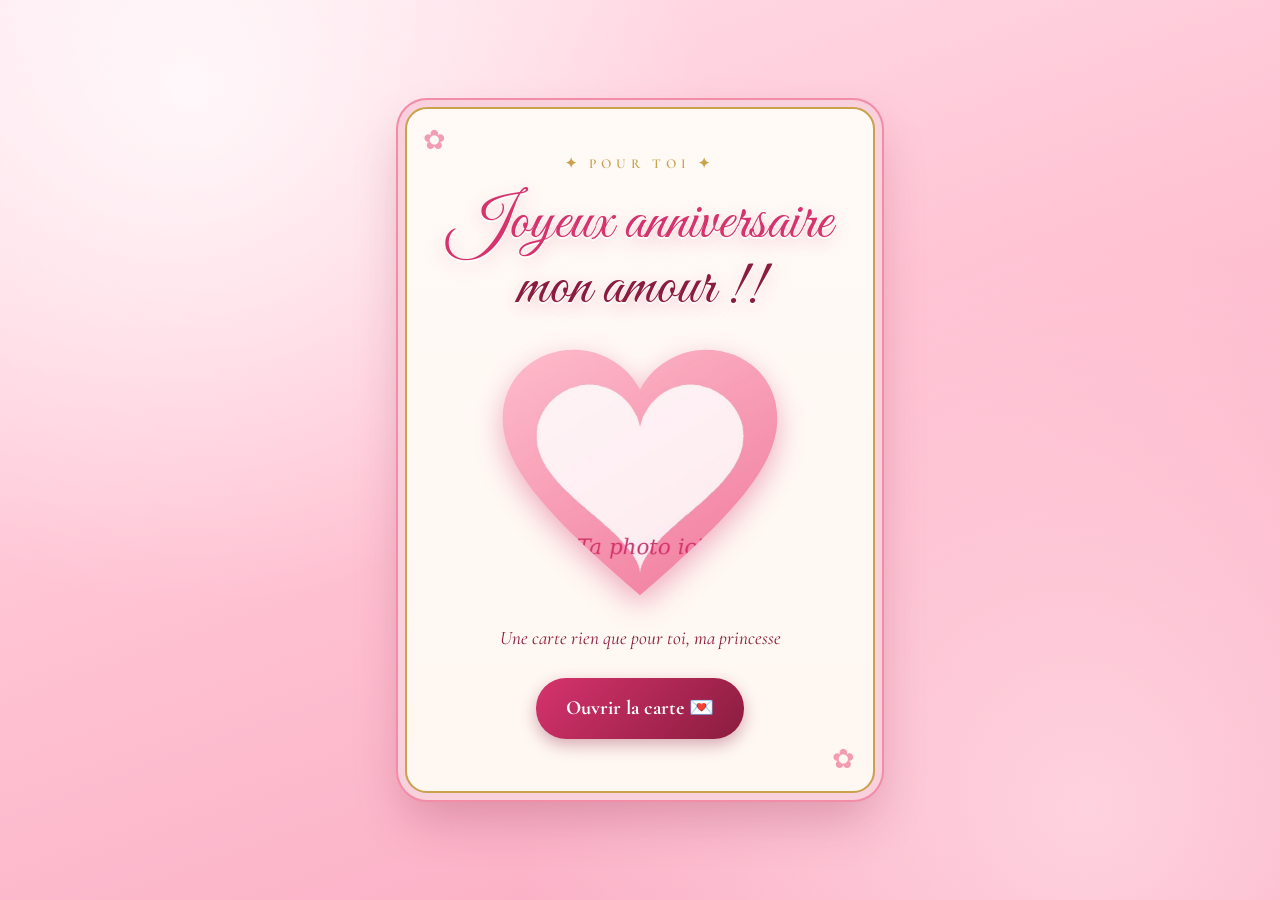
==== index.html @ 2291b891 "pages" ====
<!DOCTYPE html>
<html lang="fr">
<head>
  <meta charset="UTF-8">
  <!-- "viewport" : indispensable pour que la carte s'affiche bien sur telephone -->
  <meta name="viewport" content="width=device-width, initial-scale=1">
  <title>Joyeux anniversaire mon amour !!</title>

  <!-- Les belles polices viennent de Google Fonts (il faut internet). Sans internet, le navigateur en choisit d'autres. -->
  <link rel="preconnect" href="https://fonts.googleapis.com">
  <link rel="preconnect" href="https://fonts.gstatic.com" crossorigin>
  <link href="https://fonts.googleapis.com/css2?family=Great+Vibes&family=Cormorant+Garamond:ital,wght@0,400;0,600;0,700;1,400;1,600&display=swap" rel="stylesheet">

  <!-- le fichier de style, commun aux 4 pages -->
  <link rel="stylesheet" href="style.css">
</head>

<body data-coeurs="18">
  <!-- boite vide : carte.js y fait monter les coeurs -->
  <div class="coeurs" aria-hidden="true"></div>

  <!-- ==================== PAGE 1 : LA COUVERTURE ==================== -->
  <main class="carte">

    <!-- petit texte au-dessus du titre -->
    <p class="surtitre">✦ Pour toi ✦</p>

    <!-- le grand titre. Le <span> met "mon amour !!" sur la ligne du dessous -->
    <h1 class="titre">Joyeux anniversaire <span>mon amour !!</span></h1>

    <!-- la photo en forme de coeur. Pour la changer : remplacez le fichier images/photo1.jpg -->
    <figure class="photo coeur">
      <img src="images/photo1.jpg" alt="Notre plus belle photo">
    </figure>

    <p class="sous-titre">Une carte rien que pour toi, ma princesse</p>

    <!-- le bouton pour ouvrir la carte. data-suivant = "c'est le lien vers la page suivante" -->
    <nav class="nav seul">
      <a class="bouton bouton-grand" href="page2.html" data-suivant>Ouvrir la carte 💌</a>
    </nav>
  </main>

  <!-- le petit programme (coeurs + pages qui tournent) -->
  <script src="carte.js"></script>
</body>
</html>
---- style.css ----
/* ==========================================================================
   CARTE D'ANNIVERSAIRE - FEUILLE DE STYLE (le "maquillage" de la carte)
   Le HTML dit CE QU'IL Y A sur la page. Ce fichier dit COMMENT CA SE VOIT.
   Les parties sont numerotees. Les passages comme celui-ci (entre barre-etoile)
   sont des explications : le navigateur les ignore.
   ========================================================================== */


/* ---------- 1. COULEURS ET POLICES ----------
   Pour changer l'ambiance de toute la carte, modifiez seulement ces lignes.
   Un code comme #d6336c est une couleur (cherchez "color picker" sur Google). */
:root {
  --creme: #fff7f2;          /* fond de la carte */
  --rose: #f28ca7;           /* rose doux */
  --rose-fonce: #d6336c;     /* rose vif (titres, boutons) */
  --bordeaux: #8a1c3f;       /* rouge profond (texte important) */
  --or: #c9a24b;             /* dorure des bordures */
  --texte: #5a2a3a;          /* couleur du texte courant */
  --police-titre: "Great Vibes", "Brush Script MT", cursive;                 /* ecriture "a la main" */
  --police-texte: "Cormorant Garamond", Georgia, "Times New Roman", serif;   /* texte elegant */
}


/* ---------- 2. BASE : le fond de la page ---------- */
* { box-sizing: border-box; }          /* les largeurs incluent les marges internes : plus simple a calculer */

body {
  margin: 0;
  min-height: 100vh;
  display: flex;                        /* ces 3 lignes centrent la carte sur l'ecran */
  justify-content: center;
  padding: 18px 12px 30px;
  font-family: var(--police-texte);
  font-size: 1.2rem;
  line-height: 1.65;
  color: var(--texte);
  overflow-x: hidden;
  /* un fond rose en degrade, avec deux "lueurs" douces */
  background:
    radial-gradient(circle at 15% 10%, rgba(255, 255, 255, .8) 0, transparent 38%),
    radial-gradient(circle at 85% 90%, rgba(255, 214, 225, .9) 0, transparent 42%),
    linear-gradient(160deg, #ffe3ec 0%, #ffc4d4 45%, #f9a8c0 100%);
  background-attachment: fixed;
}


/* ---------- 3. LES COEURS QUI MONTENT (crees par carte.js) ---------- */
.coeurs {
  position: fixed;                      /* reste en place pendant qu'on fait defiler */
  inset: 0;
  overflow: hidden;
  pointer-events: none;                 /* on peut cliquer "a travers" */
  z-index: 0;
}
.coeur-flottant {
  position: absolute;
  bottom: -40px;
  color: var(--rose);
  opacity: 0;
  animation: monte linear infinite;
}
@keyframes monte {                      /* une animation = des etapes de 0% a 100% */
  0%   { transform: translate(0, 0) rotate(0deg); opacity: 0; }
  10%  { opacity: var(--opacite, .5); }
  90%  { opacity: var(--opacite, .5); }
  100% { transform: translate(var(--derive, 30px), -110vh) rotate(40deg); opacity: 0; }
}


/* ---------- 4. LA CARTE (le "papier") ---------- */
.carte {
  position: relative;
  z-index: 1;                           /* au-dessus des coeurs */
  width: min(100%, 470px);              /* jamais plus large que 470px, ni que l'ecran */
  margin: auto;
  padding: 36px 24px 46px;               /* le bas est plus haut pour laisser de la place a la petite fleur */
  text-align: center;
  background: linear-gradient(180deg, #fffaf6, var(--creme));
  border: 2px solid var(--or);          /* filet dore */
  border-radius: 22px;
  /* trois ombres empilees : un liseré blanc, un liseré rose, puis l'ombre portee */
  box-shadow:
    0 0 0 7px rgba(255, 255, 255, .6),
    0 0 0 9px var(--rose),
    0 24px 50px rgba(138, 28, 63, .28);
  animation: entree .9s ease both;      /* la carte apparait en douceur */
}
/* deux petites fleurs dans les coins */
.carte::before, .carte::after {
  content: "\273F";
  position: absolute;
  font-size: 1.7rem;
  color: var(--rose);
  opacity: .85;
}
.carte::before { top: 10px; left: 16px; }
.carte::after  { bottom: 9px; right: 18px; }

@keyframes entree { from { opacity: 0; transform: translateY(22px) scale(.97); } to { opacity: 1; transform: none; } }
@keyframes sortie { to   { opacity: 0; transform: translateY(-16px) scale(.97); } }
.carte.sortie { animation: sortie .32s ease forwards; }   /* quand on tourne la page */


/* ---------- 5. TITRES ET TEXTES ---------- */
.surtitre {
  margin: 0;
  letter-spacing: .35em;
  text-transform: uppercase;
  font-size: .85rem;
  font-weight: 600;
  color: var(--or);
}
.titre {
  font-family: var(--police-titre);
  font-weight: 400;
  color: var(--rose-fonce);
  font-size: clamp(2.7rem, 12vw, 3.9rem);   /* s'adapte a la taille de l'ecran */
  line-height: 1.05;
  margin: .25em 0 .35em;
  text-shadow: 0 2px 0 #fff, 0 6px 18px rgba(214, 51, 108, .28);
}
.titre span { display: block; color: var(--bordeaux); }   /* "mon amour !!" sur sa propre ligne */

.sous-titre { font-style: italic; margin: 6px 0 0; color: var(--bordeaux); }

.titre-page {                           /* petit titre en ecriture manuscrite sur les pages 2, 3, 4 */
  font-family: var(--police-titre);
  font-weight: 400;
  font-size: clamp(2rem, 8vw, 2.6rem);
  color: var(--rose-fonce);
  line-height: 1.15;
  margin: .1em 0 .3em;
}

.lettre { margin-top: 6px; }
.lettre p {
  margin: 0 0 1em;
  font-size: 1.28rem;
  font-style: italic;
  animation: monter .9s ease backwards;       /* chaque paragraphe se leve doucement */
}
.lettre p:nth-child(1) { animation-delay: .4s; }
.lettre p:nth-child(2) { animation-delay: 1s; }
.lettre p:nth-child(3) { animation-delay: 1.6s; }
.lettre p:nth-child(4) { animation-delay: 2.2s; }
@keyframes monter { from { opacity: 0; transform: translateY(14px); } to { opacity: 1; transform: none; } }

/* la grande premiere lettre, comme dans les vieux livres */
.lettre .lettrine::first-letter {
  font-family: var(--police-titre);
  font-style: normal;
  font-size: 3.2rem;
  line-height: .8;
  float: left;
  margin: 6px 5px 0 0;
  color: var(--rose-fonce);
}

.fort { color: var(--bordeaux); font-weight: 600; }   /* un passage en rouge profond */

.separateur {                           /* ligne avec un petit ornement au milieu */
  display: flex;
  align-items: center;
  gap: 12px;
  margin: 18px 0;
  color: var(--or);
  font-size: 1.3rem;
}
.separateur::before, .separateur::after {
  content: "";
  flex: 1;
  height: 1px;
  background: linear-gradient(90deg, transparent, var(--or), transparent);
}

.signature {
  font-family: var(--police-titre);
  font-size: clamp(2.2rem, 9vw, 3rem);
  color: var(--bordeaux);
  margin: 4px 0 0;
  text-align: right;
  line-height: 1.1;
}
.avec-amour { margin: 8px 0 0; text-align: right; font-style: italic; }


/* ---------- 6. LES PHOTOS ----------
   Trois styles : .coeur (photo en forme de coeur), .polaroid (cadre blanc incline).
   Pour changer une photo : remplacez le fichier dans le dossier "images", sans changer son nom. */
.photo { margin: 22px auto; width: min(78%, 300px); }
.photo img { display: block; width: 100%; height: auto; object-fit: cover; }   /* la photo remplit le cadre sans se deformer */

/* --- photo en forme de coeur --- */
.coeur {
  width: min(74%, 300px);
  filter: drop-shadow(0 10px 14px rgba(214, 51, 108, .38));   /* ombre qui suit la forme du coeur */
  animation: battement 2.6s ease-in-out infinite;
}
.coeur img {
  aspect-ratio: 100 / 90;
  /* le "masque" decoupe la photo selon un dessin de coeur (un SVG ecrit directement ici) */
  -webkit-mask: url("data:image/svg+xml,%3Csvg xmlns='http://www.w3.org/2000/svg' viewBox='0 0 100 90'%3E%3Cpath d='M50 88C20 62 2 44 2 26C2 12 13 2 27 2C37 2 46 8 50 16C54 8 63 2 73 2C87 2 98 12 98 26C98 44 80 62 50 88Z'/%3E%3C/svg%3E") center / 100% 100% no-repeat;
          mask: url("data:image/svg+xml,%3Csvg xmlns='http://www.w3.org/2000/svg' viewBox='0 0 100 90'%3E%3Cpath d='M50 88C20 62 2 44 2 26C2 12 13 2 27 2C37 2 46 8 50 16C54 8 63 2 73 2C87 2 98 12 98 26C98 44 80 62 50 88Z'/%3E%3C/svg%3E") center / 100% 100% no-repeat;
}
@keyframes battement { 0%, 100% { transform: scale(1); } 50% { transform: scale(1.04); } }

/* --- photo "polaroid" --- */
.polaroid {
  position: relative;
  background: #fff;
  padding: 10px 10px 8px;
  border-radius: 4px;
  box-shadow: 0 12px 26px rgba(90, 42, 58, .28);
  transform: rotate(-2.5deg);           /* legerement penchee */
}
.polaroid.droite { transform: rotate(2.5deg); }
.polaroid img { aspect-ratio: 4 / 5; }
.polaroid figcaption {                  /* la legende sous la photo */
  font-family: var(--police-titre);
  font-size: 1.7rem;
  color: var(--rose-fonce);
  padding: 4px 0 2px;
  line-height: 1.1;
}
.polaroid::before {                     /* un morceau de ruban adhesif rose */
  content: "";
  position: absolute;
  top: -12px;
  left: 50%;
  width: 78px;
  height: 24px;
  transform: translateX(-50%) rotate(-3deg);
  background: rgba(242, 140, 167, .55);
  border-radius: 3px;
}
.duo { display: flex; gap: 12px; justify-content: center; align-items: flex-start; margin: 26px 0 14px; }
.duo .photo { margin: 0; width: 47%; }
.duo .polaroid figcaption { font-size: 1.25rem; }
.duo .polaroid.droite { margin-top: 26px; }


/* ---------- 7. NAVIGATION : les boutons en bas de la carte ---------- */
.nav { display: flex; align-items: center; justify-content: space-between; gap: 10px; margin-top: 24px; }
.nav.seul { justify-content: center; }

.bouton {
  display: inline-block;
  font-family: var(--police-texte);
  font-weight: 700;
  font-size: 1.05rem;
  color: #fff;
  background: linear-gradient(135deg, var(--rose-fonce), var(--bordeaux));
  padding: 11px 20px;
  border-radius: 30px;
  text-decoration: none;
  box-shadow: 0 6px 16px rgba(138, 28, 63, .35);
  transition: transform .2s;           /* le bouton "grandit" quand on le survole */
}
.bouton:hover { transform: translateY(-2px) scale(1.05); }
.bouton-discret { background: transparent; color: var(--bordeaux); border: 2px solid var(--rose); box-shadow: none; padding: 9px 16px; }
.bouton-grand { font-size: 1.25rem; padding: 14px 30px; animation: pulse 2s ease-in-out infinite; }
@keyframes pulse { 0%, 100% { box-shadow: 0 6px 16px rgba(138, 28, 63, .35); } 50% { box-shadow: 0 6px 28px rgba(214, 51, 108, .75); } }

.points i {                              /* les 4 petits points = les 4 pages */
  display: inline-block;
  width: 9px;
  height: 9px;
  margin: 0 3px;
  border-radius: 50%;
  background: var(--rose);
  opacity: .45;
}
.points i.actif { background: var(--rose-fonce); opacity: 1; transform: scale(1.4); }


/* ---------- 8. ECRANS LARGES ET RESPECT DES PERSONNES SENSIBLES AUX MOUVEMENTS ---------- */
@media (min-width: 700px) {
  body { align-items: center; padding: 36px; }
  .carte { padding: 44px 40px 52px; }
}
@media (prefers-reduced-motion: reduce) {   /* si le telephone demande moins d'animations */
  .coeurs { display: none; }
  .coeur, .bouton-grand { animation: none; }
}
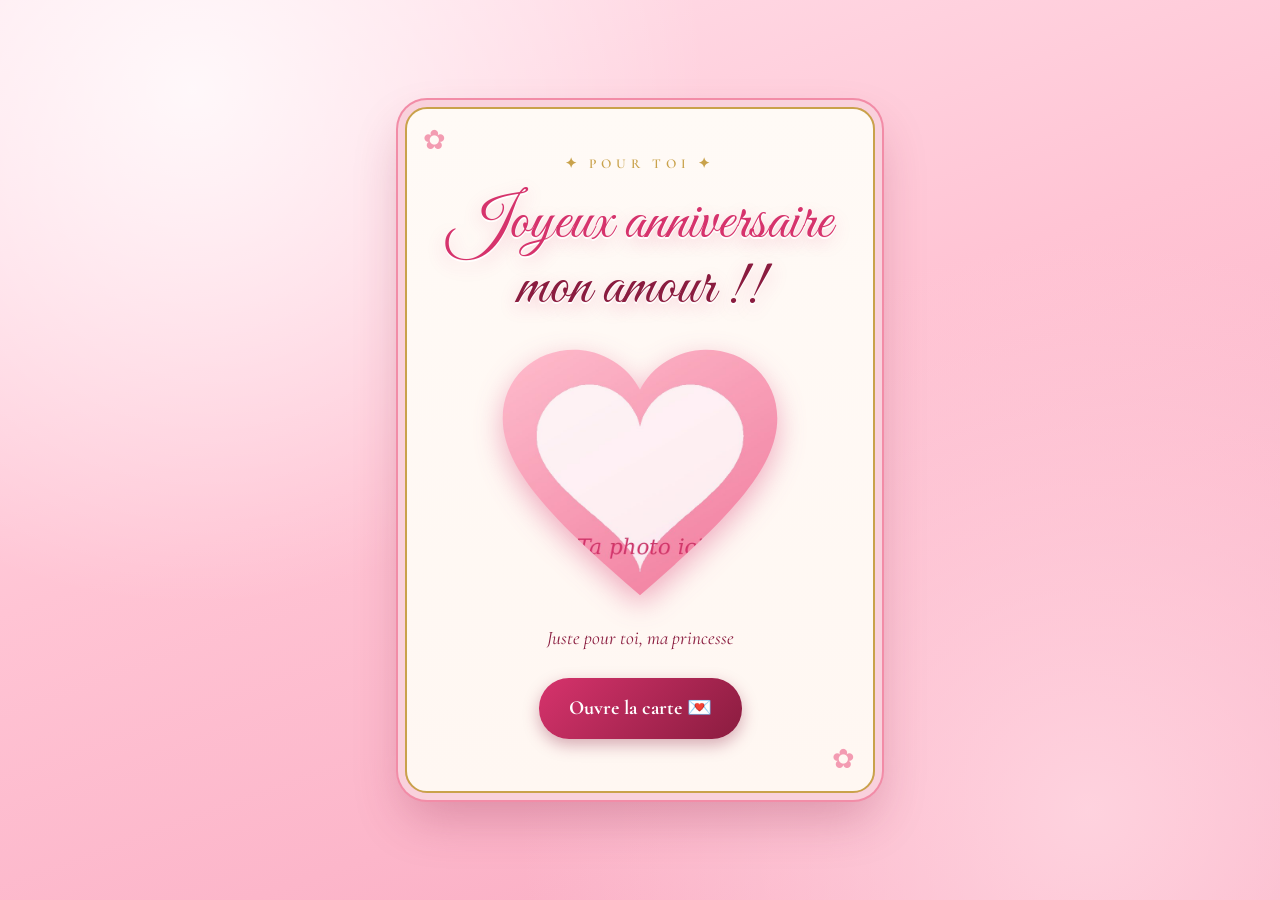
==== commit f1afacae: "les pages de la carte postales" ====
--- a/index.html
+++ b/index.html
@@ -33,11 +33,11 @@
       <img src="images/photo1.jpg" alt="Notre plus belle photo">
     </figure>
 
-    <p class="sous-titre">Une carte rien que pour toi, ma princesse</p>
+    <p class="sous-titre">Juste pour toi, ma princesse</p>
 
     <!-- le bouton pour ouvrir la carte. data-suivant = "c'est le lien vers la page suivante" -->
     <nav class="nav seul">
-      <a class="bouton bouton-grand" href="page2.html" data-suivant>Ouvrir la carte 💌</a>
+      <a class="bouton bouton-grand" href="page2.html" data-suivant>Ouvre la carte 💌</a>
     </nav>
   </main>
 
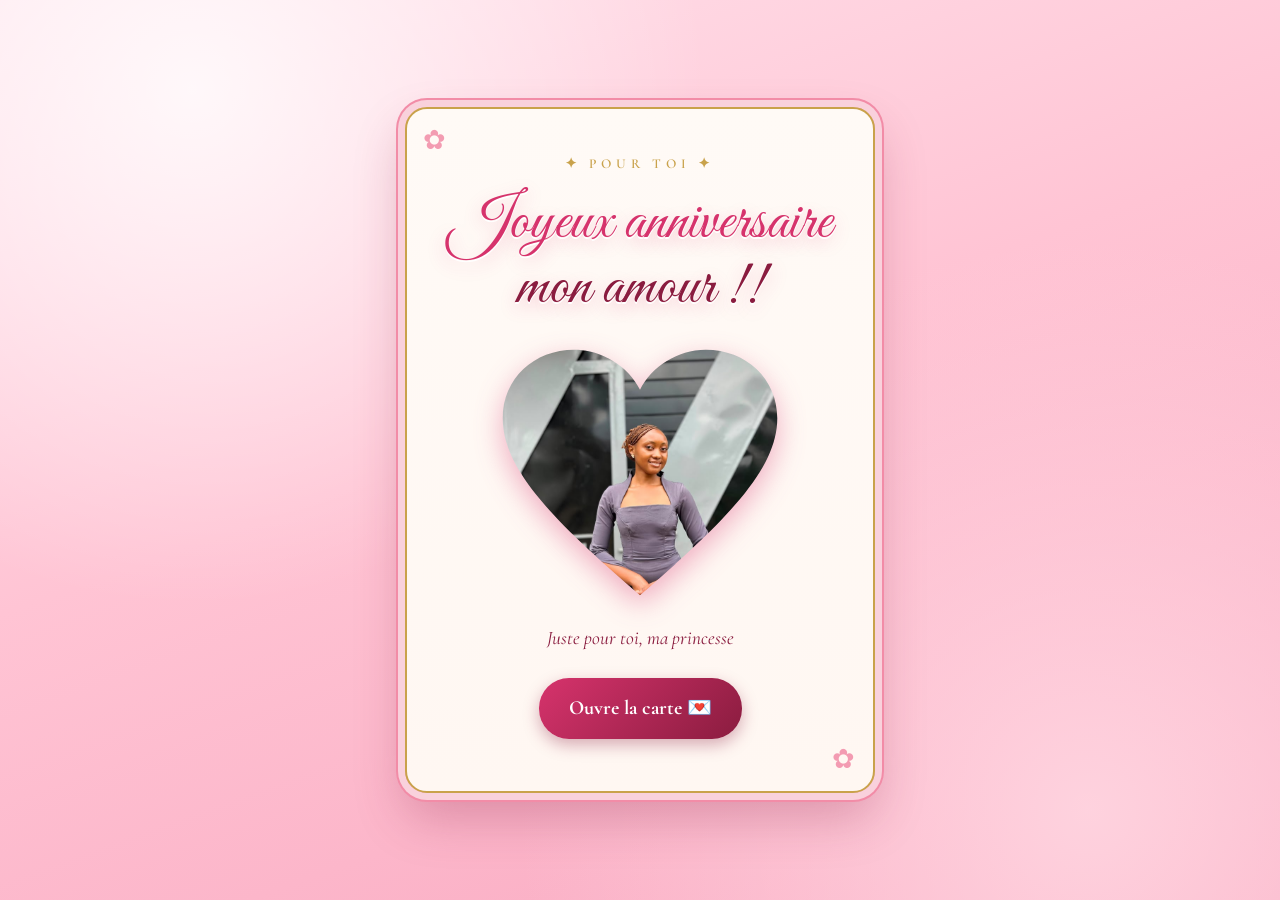
==== commit 9a053042: "new poster" ====
--- a/index.html
+++ b/index.html
@@ -30,7 +30,7 @@
 
     <!-- la photo en forme de coeur. Pour la changer : remplacez le fichier images/photo1.jpg -->
     <figure class="photo coeur">
-      <img src="images/photo1.jpg" alt="Notre plus belle photo">
+      <img src="images/p3.jpeg" alt="Notre plus belle photo">
     </figure>
 
     <p class="sous-titre">Juste pour toi, ma princesse</p>
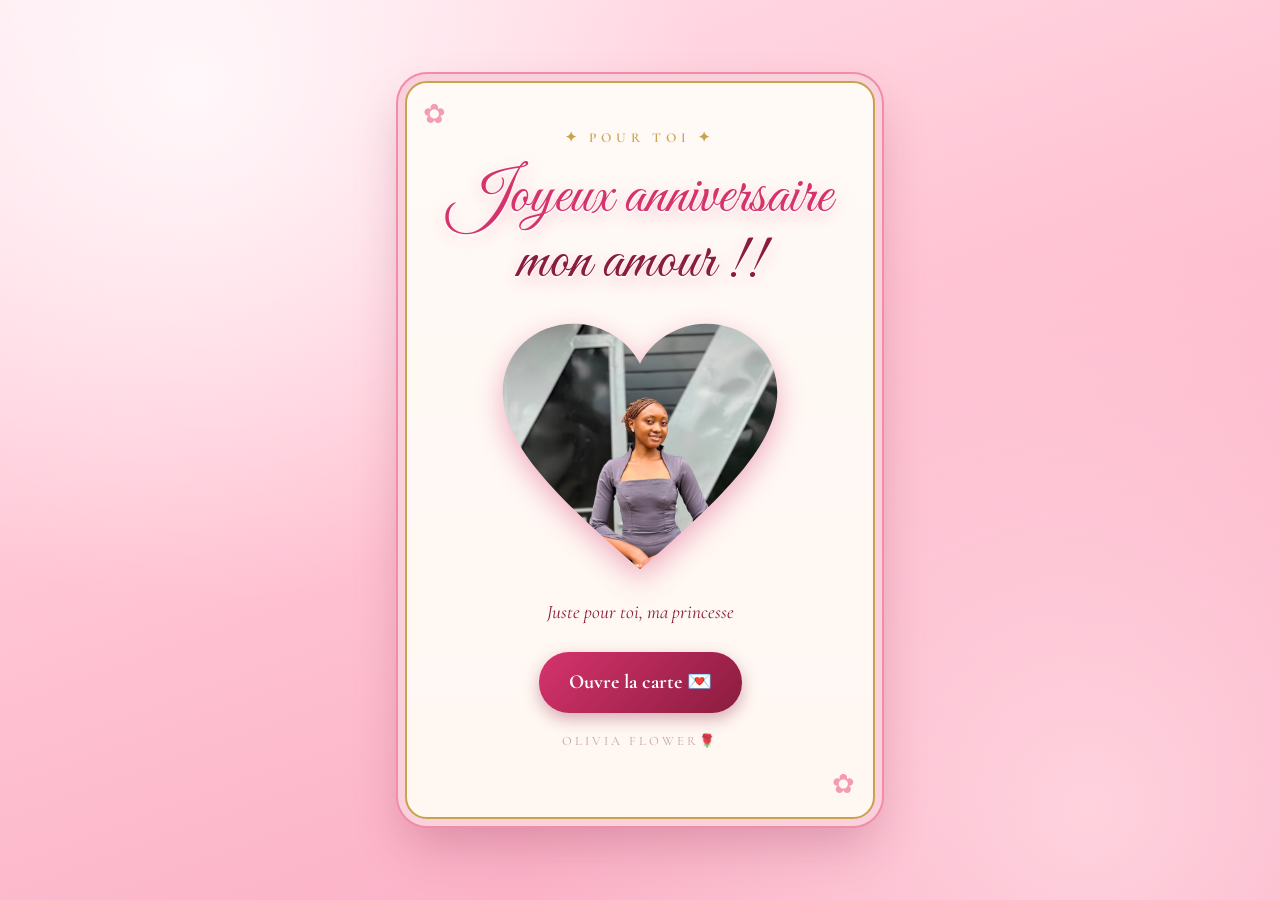
==== commit 809ad938: "carte postale" ====
--- a/index.html
+++ b/index.html
@@ -39,6 +39,7 @@
     <nav class="nav seul">
       <a class="bouton bouton-grand" href="page2.html" data-suivant>Ouvre la carte 💌</a>
     </nav>
+    <p class="agence">Olivia flower🌹</p>
   </main>
 
   <!-- le petit programme (coeurs + pages qui tournent) -->
--- a/style.css
+++ b/style.css
@@ -181,6 +181,16 @@
   text-align: right;
   line-height: 1.1;
 }
+.agence {
+  font-family: 'cormorant garamond', serif;
+  font-size: 0.8rem;
+  letter-spacing: 3px;
+  text-transform: uppercase;
+  color: #b88a9a;
+  opacity: 0.8;
+  margin-top: 18px;
+  text-align: center;
+}
 .avec-amour { margin: 8px 0 0; text-align: right; font-style: italic; }
 
 
